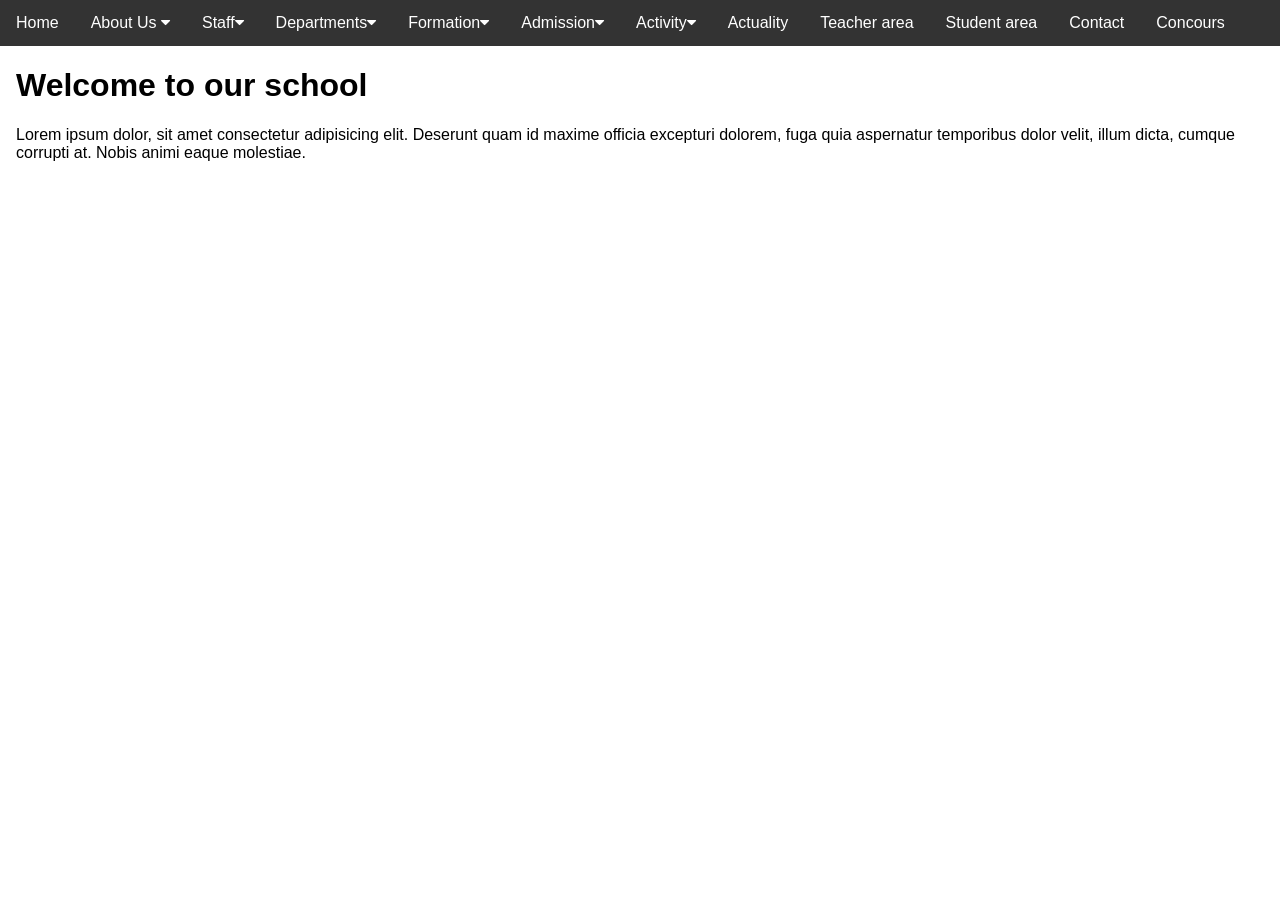
==== Home/Home_page.html @ a27266c3 "ajout du home" ====
<!DOCTYPE html>
<html>
<head>
<meta name="viewport" content="width=device-width, initial-scale=1">
<link rel="stylesheet" href="https://cdnjs.cloudflare.com/ajax/libs/font-awesome/4.7.0/css/font-awesome.min.css">
<link rel="stylesheet" type="text/css" href="Home_page.css">
<title>Home</title>
</head>
<body>

<div class="navbar">
  <a href="#home">Home</a>
  <div class="subnav">
    <button class="subnavbtn">About Us <i class="fa fa-caret-down"></i></button>
    <div class="subnav-content">
      <a href="#Our History">Our History</a>
      <a href="#Organigram">Organigram</a>
      <a href="#Director speakings">Director speakings</a>
      <a href="#Infrastructures">Infrastructures</a>
    </div>
  </div> 
  <div class="subnav">
    <button class="subnavbtn">Staff<i class="fa fa-caret-down"></i></button>
    <div class="subnav-content">
      <a href="#Administration">Administration</a>
      <a href="#Teachers">Teachers</a>
    </div>
  </div> 
  <div class="subnav">
    <button class="subnavbtn">Departments<i class="fa fa-caret-down"></i></button>
    <div class="subnav-content">
      <a href="#department 1">department  1</a>
      <a href="#department 2">department  2</a>
      <a href="#department 3">department  3</a>
      <a href="#department 4">department  4</a>
    </div>
  </div>
  <div class="subnav">
    <button class="subnavbtn">Formation<i class="fa fa-caret-down"></i></button>
    <div class="subnav-content">
      <a href="#cycle">cycle</a>
      <a href="#level">level</a>
    </div>
  </div>
  <div class="subnav">
    <button class="subnavbtn">Admission<i class="fa fa-caret-down"></i></button>
    <div class="subnav-content">
      <a href="#conditions">conditions</a>
      <a href="#Procedure">Procedure</a>
      <a href="#Diploma">Diploma</a>
      <a href="#Pre-inscription">Pre-inscription</a>
    </div>
  </div>
  <div class="subnav">
    <button class="subnavbtn">Activity<i class="fa fa-caret-down"></i></button>
    <div class="subnav-content">
      <a href="#conditions">Agenda</a>
      <a href="#Procedure">Stories</a>
    </div>
  </div>
  <a href="#Actuality">Actuality</a>
  <a href="#Teacher area">Teacher area</a>
  <a href="#Student area">Student area</a>
  <a href="#contact">Contact</a>
  <a href="#concours">Concours</a>
</div>

<div style="padding:0 16px">
  <h1>Welcome to our school</h1>
  <p>Lorem ipsum dolor, sit amet consectetur adipisicing elit.
     Deserunt quam id maxime officia excepturi dolorem, 
     fuga quia aspernatur temporibus dolor velit, illum dicta, cumque corrupti at. 
     Nobis animi eaque molestiae.</p>
</div>


</body>
</html>
---- Home/Home_page.css ----
body {
    font-family: Arial, Helvetica, sans-serif;
    margin: 0;
  }
  
  .navbar {
    overflow: hidden;
    background-color: #333; 
  }
  
  .navbar a {
    float: left;
    font-size: 16px;
    color: white;
    text-align: center;
    padding: 14px 16px;
    text-decoration: none;
  }
  
  .subnav {
    float: left;
    overflow: hidden;
  }
  
  .subnav .subnavbtn {
    font-size: 16px;  
    border: none;
    outline: none;
    color: white;
    padding: 14px 16px;
    background-color: inherit;
    font-family: inherit;
    margin: 0;
  }
  
  .navbar a:hover, .subnav:hover .subnavbtn {
    background-color: rgb(224, 14, 119);
  }
  
  .subnav-content {
    display: none;
    position: absolute;
    left: 0;
    background-color:rgb(8, 42, 136);
    width: 100%;
    z-index: 1;
  }
  
  .subnav-content a {
    float: left;
    color: white;
    text-decoration: none;
  }
  
  .subnav-content a:hover {
    background-color: #eee;
    color: black;
  }
  
  .subnav:hover .subnav-content {
    display: block;
  }
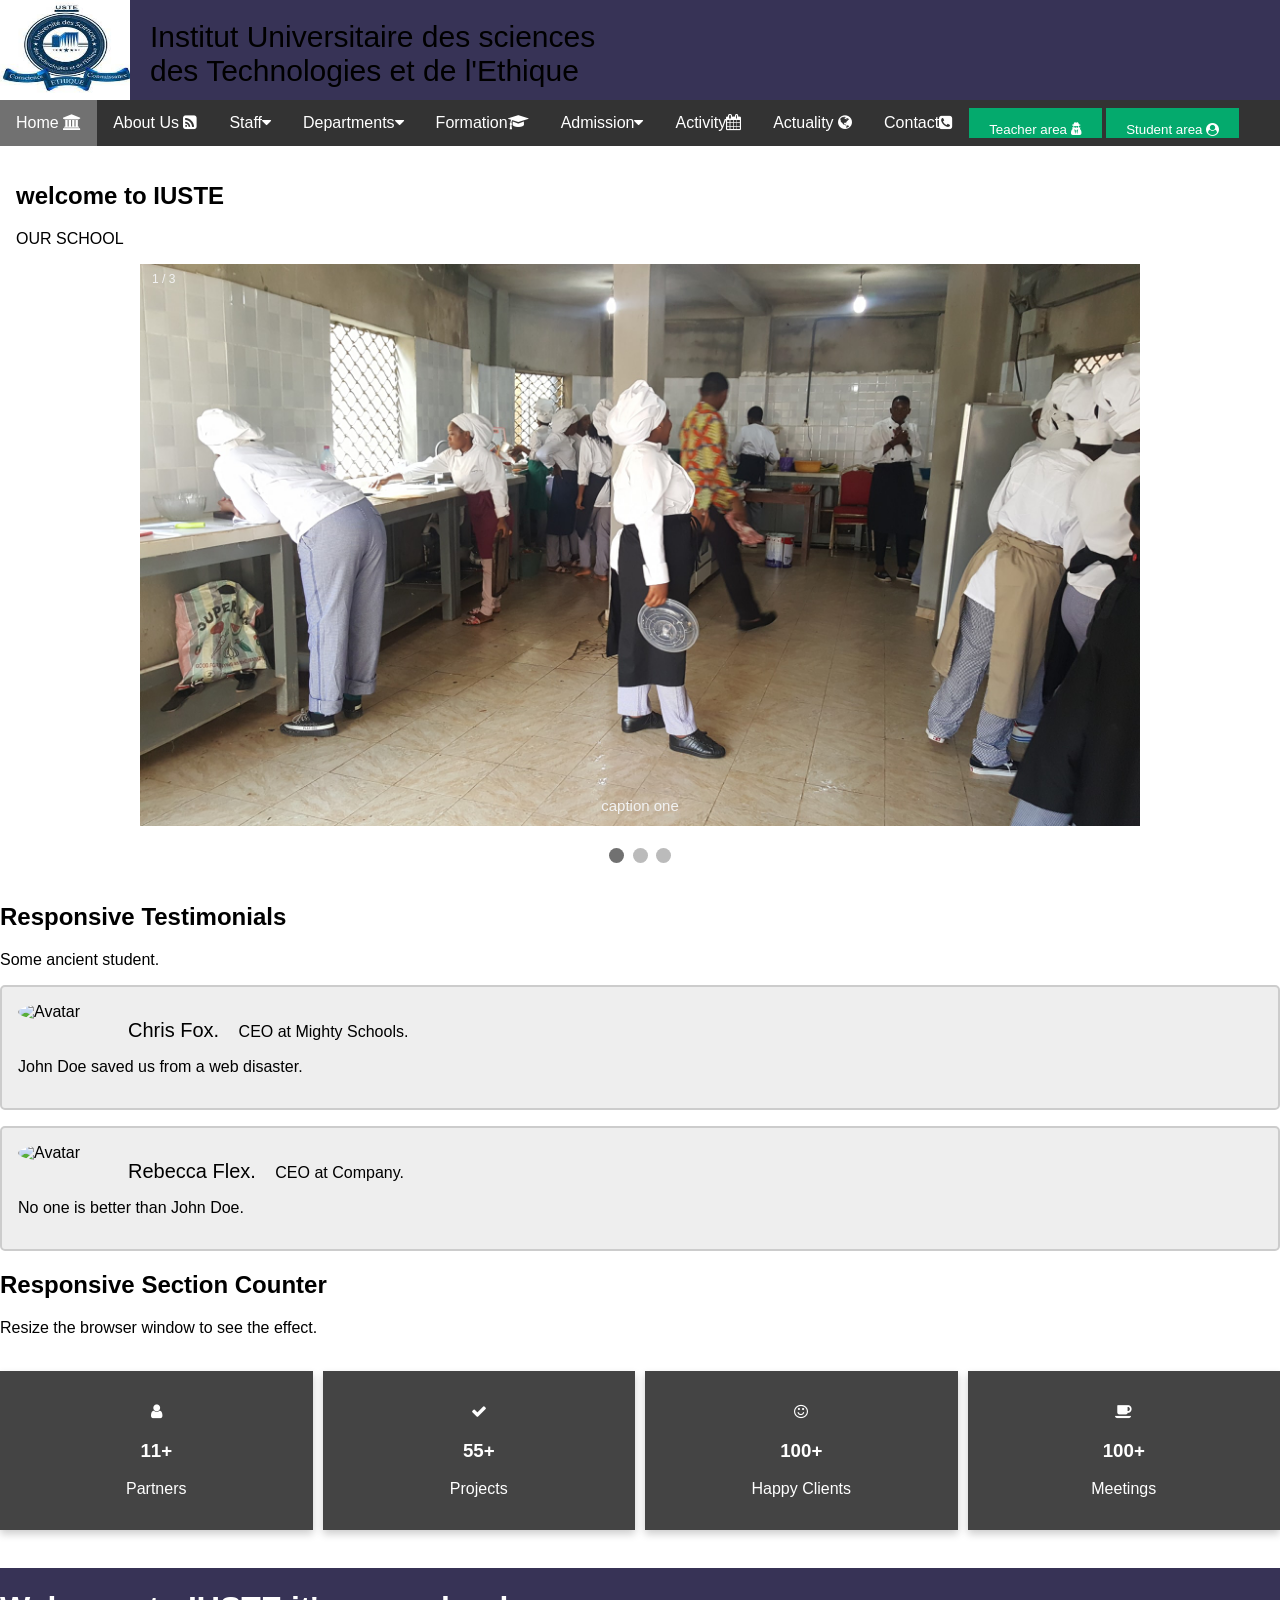
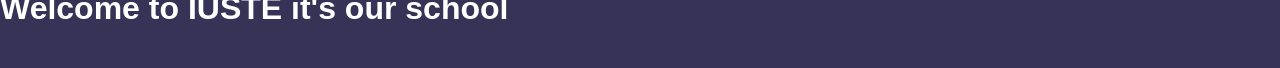
==== commit ddd4aa25: "version 1.1 du site" ====
--- a/Home/Home_page.html
+++ b/Home/Home_page.html
@@ -7,72 +7,303 @@
 <title>Home</title>
 </head>
 <body>
-
-<div class="navbar">
-  <a href="#home">Home</a>
-  <div class="subnav">
-    <button class="subnavbtn">About Us <i class="fa fa-caret-down"></i></button>
-    <div class="subnav-content">
-      <a href="#Our History">Our History</a>
-      <a href="#Organigram">Organigram</a>
-      <a href="#Director speakings">Director speakings</a>
-      <a href="#Infrastructures">Infrastructures</a>
-    </div>
-  </div> 
-  <div class="subnav">
-    <button class="subnavbtn">Staff<i class="fa fa-caret-down"></i></button>
-    <div class="subnav-content">
-      <a href="#Administration">Administration</a>
-      <a href="#Teachers">Teachers</a>
-    </div>
-  </div> 
-  <div class="subnav">
-    <button class="subnavbtn">Departments<i class="fa fa-caret-down"></i></button>
-    <div class="subnav-content">
-      <a href="#department 1">department  1</a>
-      <a href="#department 2">department  2</a>
-      <a href="#department 3">department  3</a>
-      <a href="#department 4">department  4</a>
-    </div>
-  </div>
-  <div class="subnav">
-    <button class="subnavbtn">Formation<i class="fa fa-caret-down"></i></button>
-    <div class="subnav-content">
-      <a href="#cycle">cycle</a>
-      <a href="#level">level</a>
-    </div>
-  </div>
-  <div class="subnav">
-    <button class="subnavbtn">Admission<i class="fa fa-caret-down"></i></button>
-    <div class="subnav-content">
-      <a href="#conditions">conditions</a>
-      <a href="#Procedure">Procedure</a>
-      <a href="#Diploma">Diploma</a>
-      <a href="#Pre-inscription">Pre-inscription</a>
-    </div>
-  </div>
-  <div class="subnav">
-    <button class="subnavbtn">Activity<i class="fa fa-caret-down"></i></button>
-    <div class="subnav-content">
-      <a href="#conditions">Agenda</a>
-      <a href="#Procedure">Stories</a>
-    </div>
-  </div>
-  <a href="#Actuality">Actuality</a>
-  <a href="#Teacher area">Teacher area</a>
-  <a href="#Student area">Student area</a>
-  <a href="#contact">Contact</a>
-  <a href="#concours">Concours</a>
-</div>
-
-<div style="padding:0 16px">
-  <h1>Welcome to our school</h1>
-  <p>Lorem ipsum dolor, sit amet consectetur adipisicing elit.
-     Deserunt quam id maxime officia excepturi dolorem, 
-     fuga quia aspernatur temporibus dolor velit, illum dicta, cumque corrupti at. 
-     Nobis animi eaque molestiae.</p>
-</div>
-
+<div class="navbar-top">
+  <div class="logo_area">
+    <img id="logo" src="picture (1).jpg" height="100px" width="130px">
+  </div>
+  <p class="test_top"> Institut Universitaire des sciences<br> des Technologies et de l'Ethique  </p>
+</div>  
+
+<div id="navbar">
+  <div class="navbar">
+    <a class="active" href="#home">Home <i class="fa fa-university"></i></a>
+    <div class="subnav">
+      <button class="subnavbtn">About Us <i class="fa fa-rss-square"></i></button>
+        <div class="subnav-content">
+          <a href="#Our History">Our History</a>
+          <a href="#Organigram">Organigram</a>
+          <a href="#Director speakings">Director speakings</a>
+          <a href="#Infrastructures">Infrastructures</a>
+        </div>
+    </div> 
+    <div class="subnav">
+      <button class="subnavbtn">Staff<i class="fa fa-caret-down"></i></button>
+        <div class="subnav-content">
+          <a href="#Administration">Administration</a>
+          <a href="#Teachers">Teachers</a>
+        </div>
+    </div> 
+    <div class="subnav">
+      <button class="subnavbtn">Departments<i class="fa fa-caret-down"></i></button>
+        <div class="subnav-content">
+          <a href="#department 1">department  1</a>
+          <a href="#department 2">department  2</a>
+          <a href="#department 3">department  3</a>
+          <a href="#department 4">department  4</a>
+        </div>
+    </div>
+    <div class="subnav">
+      <button class="subnavbtn">Formation<i class="fa fa-graduation-cap"></i></button>
+        <div class="subnav-content">
+          <a href="#cycle">cycle</a>
+          <a href="#level">level</a>
+        </div>
+    </div>
+    <div class="subnav">
+      <button class="subnavbtn">Admission<i class="fa fa-caret-down"></i></button>
+        <div class="subnav-content">
+          <a href="#conditions">conditions</a>
+          <a href="#Procedure">Procedure</a>
+          <a href="#Diploma">Diploma</a>
+          <a href="#Pre-inscription">Pre-inscription</a>
+        </div>
+    </div>
+    <div class="subnav">
+      <button class="subnavbtn">Activity<i class="fa fa-calendar"></i></button>
+      <div class="subnav-content">
+        <a href="#conditions">Agenda</a>
+        <a href="#Procedure">Stories</a>
+        <a href="#concours">Concours<i class="fa fa-group"></i></a>
+      </div>
+    </div>
+    <a href="#Actuality">Actuality <i class="fa fa-globe"></i></a>
+    <button text-margin="50px" onclick="document.getElementById('id02').style.display='block'" style="width:auto;height: 30px;">
+      Teacher area
+      <i class="fa fa-user-secret"></i>
+    </button>
+    <button onclick="document.getElementById('id01').style.display='block'" style="width:auto;height: 30px;">
+      Student area
+      <i class="fa fa-user-circle"></i>
+    </button>
+    <a href="#contact">Contact<i class="fa fa-phone-square"></i></a> 
+</div>
+
+<!-- <form>
+  <i class="fa fa-search"></i><input class="searchBar" type="text" name="search" placeholder="Any ReSearch ?">
+</form> -->
+<!-- ma barre de ReSearch -->
+</div>
+
+<div class="content">
+  
+  <div style="padding:0 16px">
+
+    <div id="id01" class="modal">
+  
+      <form class="modal-content animate" action="https://www.w3schools.com/action_page.php" method="post">
+        <div class="imgcontainer">
+          <span onclick="document.getElementById('id01').style.display='none'" class="close" title="Close Modal">&times;</span>
+          <img src="" alt="Avatar" class="avatar"> <!-- ici pour le profil etudiant-->
+        </div>
+    
+        <div class="container">
+          <label for="uname"><b>Matricule*</b></label>
+          <input class="inputform" type="text" placeholder="Enter your Matricule" name="uname" required>
+    
+          <label for="psw"><b>Student code*</b></label>
+          <input type="password" placeholder="Enter Code" name="psw" required>
+            
+          <button type="submit">Login</button>
+          <label>
+            <input type="checkbox" checked="checked" name="remember"> Remember me
+          </label>
+        </div>
+    
+        <div class="container" style="background-color:#f1f1f1">
+          <button type="button" onclick="document.getElementById('id01').style.display='none'" class="cancelbtn">Cancel</button>
+          <span class="psw">Don't have <a href="Student Area/register_form_page.html">account?</a></span>
+        </div>
+      </form>
+    </div>
+    <div id="id02" class="modal">
+  
+      <form class="modal-content animate" action="https://www.w3schools.com/action_page.php" method="post">
+        <div class="imgcontainer">
+          <span onclick="document.getElementById('id02').style.display='none'" class="close" title="Close Modal">&times;</span>
+          <img src="" alt="Avatar" class="avatar"><!-- photo icone teach-->
+        </div>
+    
+        <div class="container">
+          <label for="uname"><b>Teacher's name*</b></label>
+          <input class="inputform" type="text" placeholder="Enter Username" name="uname" required>
+          <label for="psw"><b>Teacher's code*</b></label>
+          <input type="password" placeholder="ex: Teach22" name="psw" required>
+            
+          <button type="submit">Login</button>
+          <label>
+            <input type="checkbox" checked="checked" name="remember"> Remember me
+          </label>
+        </div>
+    
+        <div class="container" style="background-color:#f1f1f1">
+          <button type="button" onclick="document.getElementById('id02').style.display='none'" class="cancelbtn">Cancel</button>
+          <span class="psw">Don't have <a href="Student Area/register_form_page_Teachers.html">account?</a></span>
+        </div>
+      </form>
+    </div>
+
+    
+    <script>
+    // Get the modal
+    var modal = document.getElementById('id01');
+    var modal2 = document.getElementById('id02');
+    
+    // When the user clicks anywhere outside of the modal, close it
+    window.onclick = function(event) {
+        if (event.target == modal) {
+            modal.style.display = "none";
+        }
+        if(event.target == modal2){
+          modal2.style.display = "none";
+        }
+    }
+    </script>
+  </div>
+  <h2>welcome to IUSTE</h2>
+<p>OUR SCHOOL </p>
+
+<div class="slideshow-container">
+
+<div class="mySlides fade">
+  <div class="numbertext">1 / 3</div>
+  <img src="slide (1).jpg" style="width:100%">
+  <div class="text">caption one</div>
+</div>
+
+<div class="mySlides fade">
+  <div class="numbertext">2 / 3</div>
+  <img src="slide (2).jpg" style="width:100%">
+  <div class="text">Caption Two</div>
+</div>
+
+<div class="mySlides fade">
+  <div class="numbertext">3 / 3</div>
+  <img src="slide (3).jpg" style="width:100%">
+  <div class="text">Caption Three</div>
+</div>
+
+</div>
+<br>
+
+<div style="text-align:center">
+  <span class="dot"></span> 
+  <span class="dot"></span> 
+  <span class="dot"></span> 
+</div>
+
+<script>
+var slideIndex = 0;
+showSlides();
+
+    function showSlides() {
+      var i;
+      var slides = document.getElementsByClassName("mySlides");
+      var dots = document.getElementsByClassName("dot");
+      for (i = 0; i < slides.length; i++) {
+        slides[i].style.display = "none";  
+      }
+      slideIndex++;
+      if (slideIndex > slides.length) {slideIndex = 1}    
+      for (i = 0; i < dots.length; i++) {
+        dots[i].className = dots[i].className.replace(" active", "");
+      }
+      slides[slideIndex-1].style.display = "block";  
+      dots[slideIndex-1].className += " active";
+      setTimeout(showSlides, 2000); // Change image every 2 seconds
+}
+</script>
+</div>
+  <script>
+    window.onscroll = function() {myFunction()};
+    
+    var navbar = document.getElementById("navbar");
+    var sticky = navbar.offsetTop;
+    
+    function myFunction() {
+      if (window.pageYOffset >= sticky) {
+        navbar.classList.add("sticky")
+      } else {
+        navbar.classList.remove("sticky");
+      }
+    }
+    </script>
+ <h2>Responsive Testimonials</h2>
+ <p>Some ancient student.</p>
+ 
+ <div class="container">
+   <img src="" alt="Avatar" style="width:90px">
+   <p><span>Chris Fox.</span> CEO at Mighty Schools.</p>
+   <p>John Doe saved us from a web disaster.</p>
+ </div>
+ 
+ <div class="container">
+   <img src="" alt="Avatar" style="width:90px">
+   <p><span>Rebecca Flex.</span> CEO at Company.</p>
+   <p>No one is better than John Doe.</p>
+ </div>
+
+
+ <h2>Responsive Section Counter</h2>
+<p>Resize the browser window to see the effect.</p>
+<br>
+
+<div class="row">
+  <div class="column">
+    <div class="card">
+      <p><i class="fa fa-user"></i></p>
+      <h3>11+</h3>
+      <p>Partners</p>
+    </div>
+  </div>
+
+  <div class="column">
+    <div class="card">
+      <p><i class="fa fa-check"></i></p>
+      <h3>55+</h3>
+      <p>Projects</p>
+    </div>
+  </div>
+  
+  <div class="column">
+    <div class="card">
+      <p><i class="fa fa-smile-o"></i></p>
+      <h3>100+</h3>
+      <p>Happy Clients</p>
+    </div>
+  </div>
+  
+  <div class="column">
+    <div class="card">
+      <p><i class="fa fa-coffee"></i></p>
+      <h3>100+</h3>
+      <p>Meetings</p>
+    </div>
+  </div>
+</div>
 
 </body>
+<footer>
+  <ul class="social-icon">
+    <li class="social-icon__item"><a class="social-icon__link" href="#">
+        <ion-icon name="logo-facebook"></ion-icon>
+      </a></li>
+    <li class="social-icon__item"><a class="social-icon__link" href="#">
+        <ion-icon name="logo-twitter"></ion-icon>
+      </a></li>
+    <li class="social-icon__item"><a class="social-icon__link" href="#">
+        <ion-icon name="logo-linkedin"></ion-icon>
+      </a></li>
+    <li class="social-icon__item"><a class="social-icon__link" href="#">
+        <ion-icon name="logo-instagram"></ion-icon>
+      </a></li>
+  </ul>
+  <div class="navbar-top">
+    
+    <div class="logo_area">
+      <h1>Welcome to IUSTE it's our school</h1>
+      <!-- <img id="logo" src="media\images\pic1 (1).jpg"> -->
+    </div>
+    </div>  
+    
+</footer>
 </html>
--- a/Home/Home_page.css
+++ b/Home/Home_page.css
@@ -2,10 +2,188 @@
     font-family: Arial, Helvetica, sans-serif;
     margin: 0;
   }
+/* mes boutons du form*/
+.inputform, input[type=password] {
+  width: 100%;
+  padding: 12px 20px;
+  margin: 8px 0;
+  display: inline-block;
+  border: 1px solid #ccc;
+  box-sizing: border-box;
+}
+
+/* Set a style for all buttons */
+button {
+  background-color: #04AA6D;
+  color: white;
+  padding: 14px 20px;
+  margin: 8px 0;
+  border: none;
+  cursor: pointer;
+  width: 100%;
+}
+
+button:hover {
+  opacity: 0.8;
+}
+
+/* Extra styles for the cancel button */
+.cancelbtn {
+  width: auto;
+  padding: 10px 18px;
+  background-color: #f44336;
+}
+
+/* Center the image and position the close button */
+.imgcontainer {
+  text-align: center;
+  margin: 24px 0 12px 0;
+  position: relative;
+}
+
+img.avatar {
+  width: 40%;
+  border-radius: 50%;
+}
+
+.container {
+  padding: 16px;
+}
+
+span.psw {
+  float: right;
+  padding-top: 16px;
+}
+
+/* The Modal (background) */
+.modal {
+  display: none; /* Hidden by default */
+  position: fixed; /* Stay in place */
+  z-index: 1; /* Sit on top */
+  left: 0;
+  top: 0;
+  width: 100%; /* Full width */
+  height: 100%; /* Full height */
+  overflow: auto; /* Enable scroll if needed */
+  background-color: rgb(0,0,0); /* Fallback color */
+  background-color: rgba(0,0,0,0.4); /* Black w/ opacity */
+  padding-top: 60px;
+}
+
+/* Modal Content/Box */
+.modal-content {
+  background-color: #fefefe;
+  margin: 5% auto 15% auto; /* 5% from the top, 15% from the bottom and centered */
+  border: 1px solid #888;
+  width: 80%; /* Could be more or less, depending on screen size */
+}
+
+/* The Close Button (x) */
+.close {
+  position: absolute;
+  right: 25px;
+  top: 0;
+  color: #000;
+  font-size: 35px;
+  font-weight: bold;
+}
+
+.close:hover,
+.close:focus {
+  color: red;
+  cursor: pointer;
+}
+
+/* Add Zoom Animation */
+.animate {
+  -webkit-animation: animatezoom 0.6s;
+  animation: animatezoom 0.6s
+}
+
+@-webkit-keyframes animatezoom {
+  from {-webkit-transform: scale(0)} 
+  to {-webkit-transform: scale(1)}
+}
+  
+@keyframes animatezoom {
+  from {transform: scale(0)} 
+  to {transform: scale(1)}
+}
+
+/* Change styles for span and cancel button on extra small screens */
+@media screen and (max-width: 300px) {
+  span.psw {
+     display: block;
+     float: none;
+  }
+  .cancelbtn {
+     width: 100%;
+  }
+}
+
+
+/* barre de research */
+/* .searchBar {
+    width: 130px;
+    box-sizing: border-box;
+    border: 6px solid #171618;
+    border-radius: 4px;
+    font-size: 14px;
+    background-color: rgba(235, 220, 231, 0.877);
+    /* background-image: url('searchicon.png'); define my icon here */
+    /* background-position: 10px 10px; 
+    background-repeat: no-repeat;
+    padding: 12px 20px 12px 40px;
+    -webkit-transition: width 0.4s ease-in-out;
+    transition: width 0.4s ease-in-out;
+  }
+  
+  input[type=text]:focus {
+    width: 100%;
+  } */ 
+
+
+  h1{
+    color: white;
+    font-family: 'Lucida Sans', 'Lucida Sans Regular', 'Lucida Grande', 'Lucida Sans Unicode', Geneva, Verdana, sans-serif;
+  }
+  .navbar-top{
+    height: 100px;
+    background: rgba(6, 1, 44, 0.8);/*ici la couleur du haut*/
+    display: flex;
+    align-items:left;
+    
+    /* padding: 0px 100px ; */
+  }
+  .test_top{
+    margin: 20px;
+    justify-content: space-between;
+    font-size: 30px;
+  }
+  .active{
+    background-color: rgb(245, 17, 131);
+  }
+
+  .sticky {
+    position: fixed;
+    top: 0;
+    width: 100%;
+  }
+
+  .sticky + .content {
+    padding-top: 60px;
+  }
+
+  .content {
+    padding: 16px;
+  }
   
   .navbar {
     overflow: hidden;
-    background-color: #333; 
+    background-color: #333;
+    /* position: fixed; */
+    /* top: 0; */
+    /* width: 100%;  */
   }
   
   .navbar a {
@@ -34,7 +212,7 @@
   }
   
   .navbar a:hover, .subnav:hover .subnavbtn {
-    background-color: rgb(224, 14, 119);
+    background-color: rgb(187, 8, 97);
   }
   
   .subnav-content {
@@ -60,4 +238,181 @@
   .subnav:hover .subnav-content {
     display: block;
   }
-  +
+
+
+
+
+  * {
+    box-sizing: border-box;
+  }
+  
+  body {
+    font-family: Arial, Helvetica, sans-serif;
+  }
+  
+  /* Float four columns side by side */
+  .column {
+    float: left;
+    width: 25%;
+    padding: 0 5px;
+  }
+  
+  .row {margin: 0 -5px;}
+  
+  /* Clear floats after the columns */
+  .row:after {
+    content: "";
+    display: table;
+    clear: both;
+  }
+  
+  /* Responsive columns */
+  @media screen and (max-width: 600px) {
+    .column {
+      width: 100%;
+      display: block;
+      margin-bottom: 10px;
+    }
+  }
+  
+  /* Style the counter cards */
+  .card {
+    box-shadow: 0 4px 8px 0 rgba(0, 0, 0, 0.2);
+    padding: 16px;
+    text-align: center;
+    background-color: #444;
+    color: white;
+  }
+  
+  
+
+
+  .container {
+    border: 2px solid #ccc;
+    background-color: #eee;
+    border-radius: 5px;
+    padding: 16px;
+    margin: 16px 0
+  }
+  
+  .container::after {
+    content: "";
+    clear: both;
+    display: table;
+  }
+  
+  .container img {
+    float: left;
+    margin-right: 20px;
+    border-radius: 50%;
+  }
+  
+  .container span {
+    font-size: 20px;
+    margin-right: 15px;
+  }
+  
+  @media (max-width: 500px) {
+    .container {
+        text-align: center;
+    }
+    .container img {
+        margin: auto;
+        float: none;
+        display: block;
+    }
+  }
+  
+
+  
+  .social-icon,
+.menu {
+  position: relative;
+  display: flex;
+  justify-content: center;
+  align-items: center;
+  margin: 10px 0;
+  flex-wrap: wrap;
+}
+
+.social-icon__item,
+.menu__item {
+  list-style: none;
+}
+
+.social-icon__link {
+  font-size: 2rem;
+  color: #fff;
+  margin: 0 10px;
+  display: inline-block;
+  transition: 0.5s;
+}
+.social-icon__link:hover {
+  transform: translateY(-10px);
+}
+ /* slideshow */
+ /* Slideshow container */
+.slideshow-container {
+  max-width: 1000px;
+  position: relative;
+  margin: auto;
+}
+
+/* Caption text */
+.text {
+  color: #f2f2f2;
+  font-size: 15px;
+  padding: 8px 12px;
+  position: absolute;
+  bottom: 8px;
+  width: 100%;
+  text-align: center;
+}
+
+/* Number text (1/3 etc) */
+.numbertext {
+  color: #f2f2f2;
+  font-size: 12px;
+  padding: 8px 12px;
+  position: absolute;
+  top: 0;
+}
+
+/* The dots/bullets/indicators */
+.dot {
+  height: 15px;
+  width: 15px;
+  margin: 0 2px;
+  background-color: #bbb;
+  border-radius: 50%;
+  display: inline-block;
+  transition: background-color 0.6s ease;
+}
+
+.active {
+  background-color: #717171;
+}
+
+/* Fading animation */
+.fade {
+  -webkit-animation-name: fade;
+  -webkit-animation-duration: 1.5s;
+  animation-name: fade;
+  animation-duration: 1.5s;
+}
+
+@-webkit-keyframes fade {
+  from {opacity: .4} 
+  to {opacity: 1}
+}
+
+@keyframes fade {
+  from {opacity: .4} 
+  to {opacity: 1}
+}
+
+/* On smaller screens, decrease text size */
+@media only screen and (max-width: 300px) {
+  .text {font-size: 11px}
+}
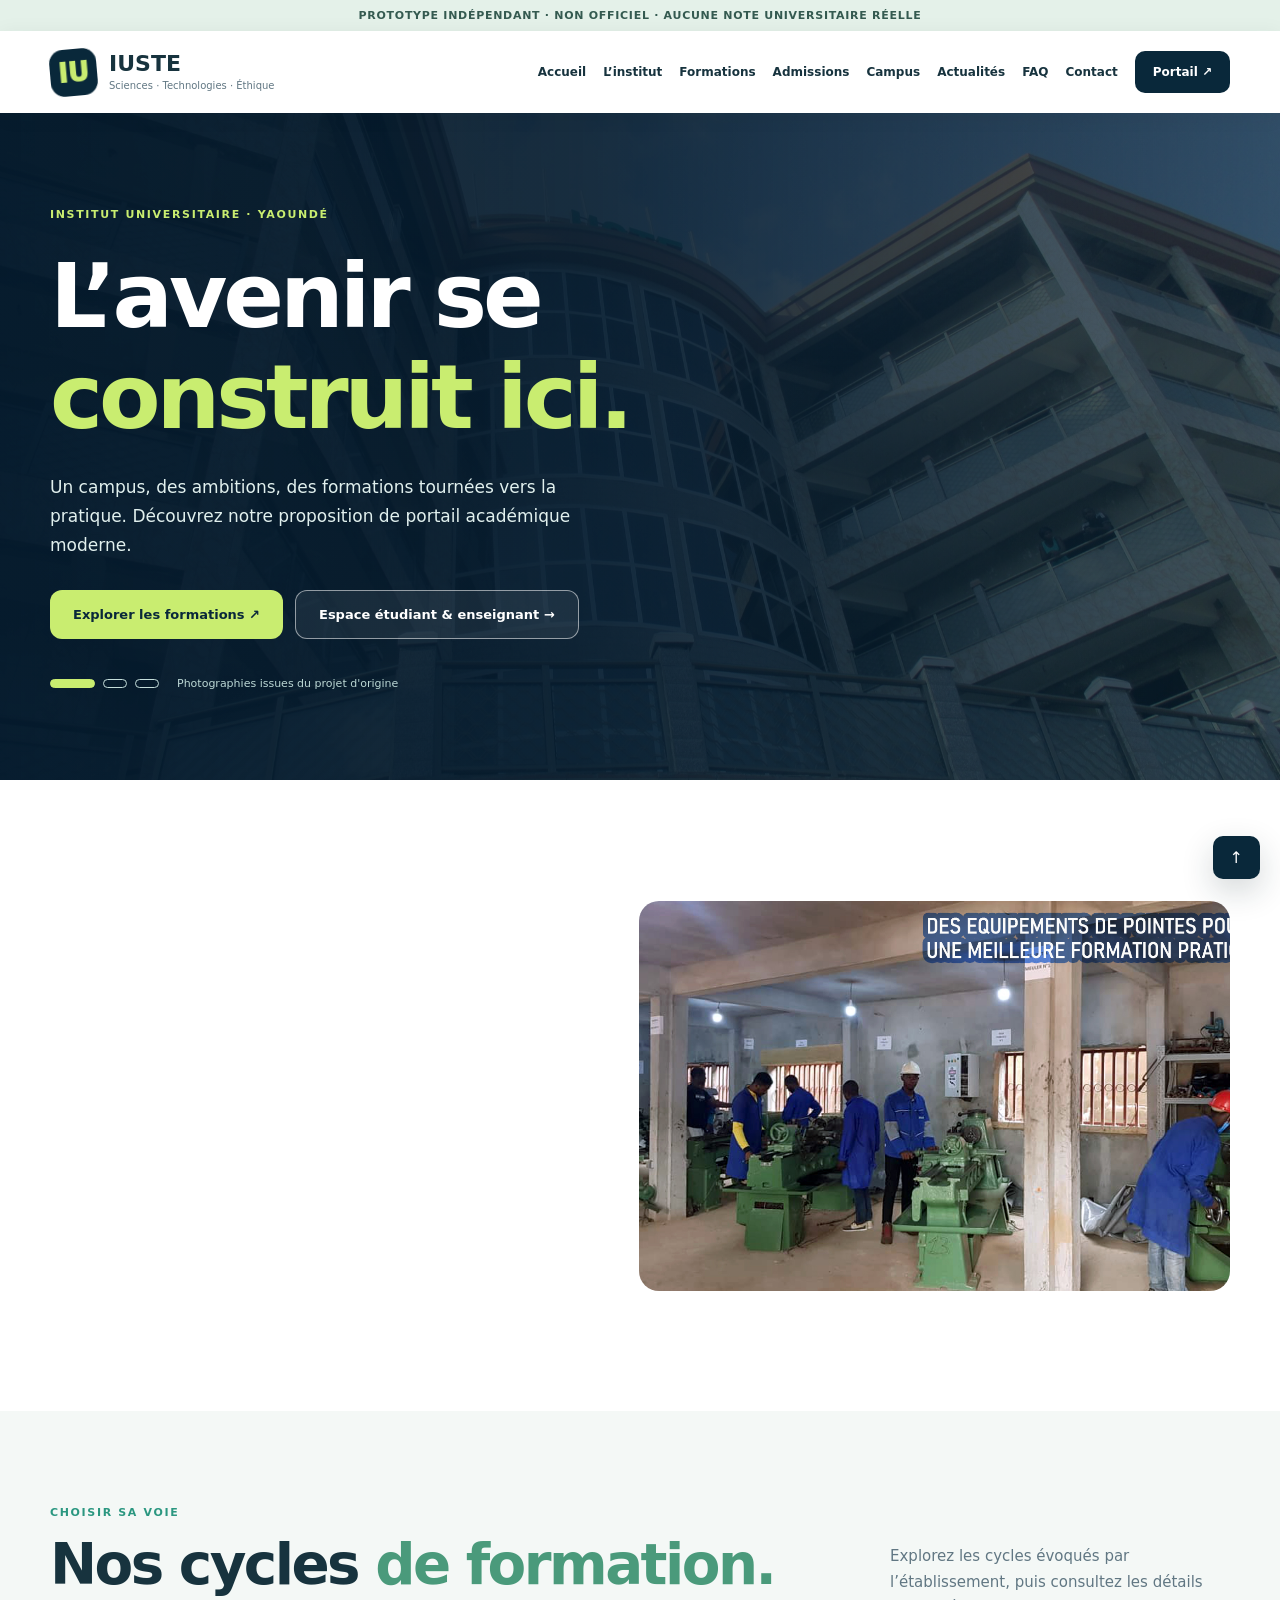
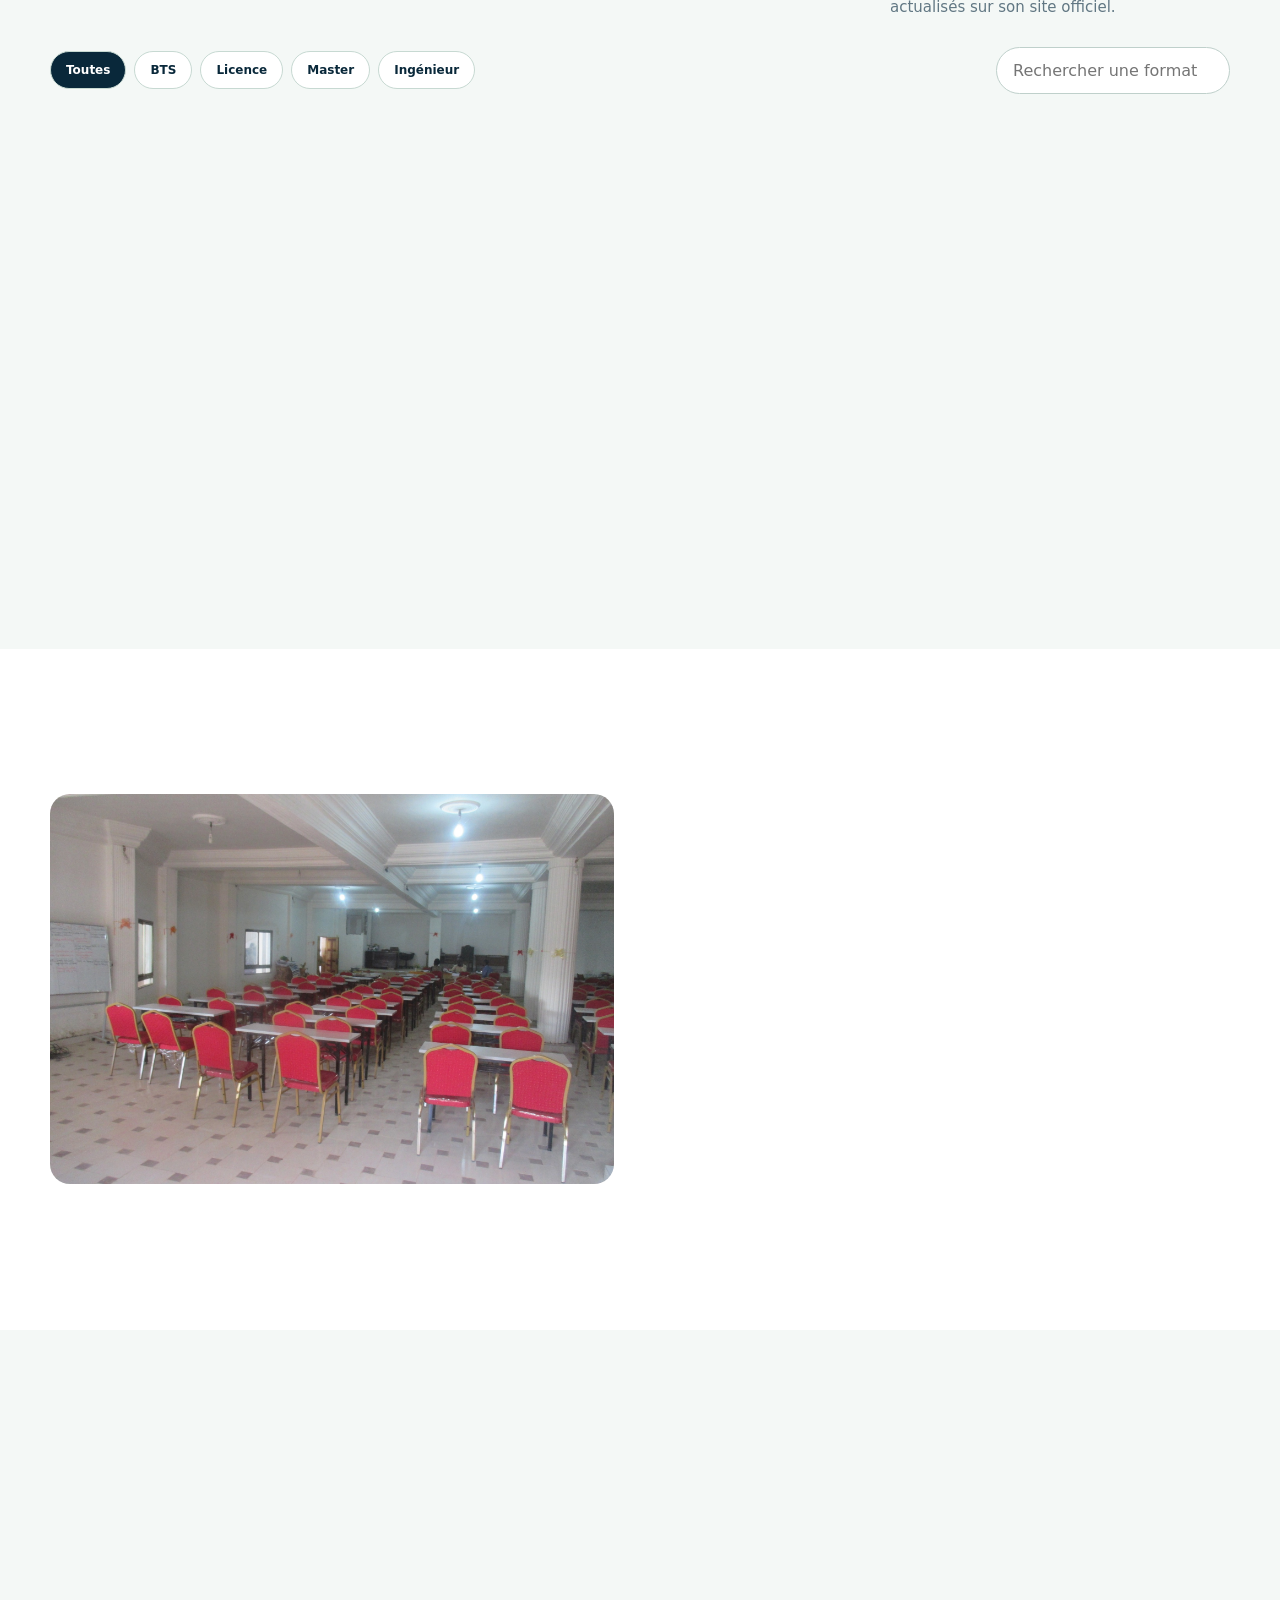
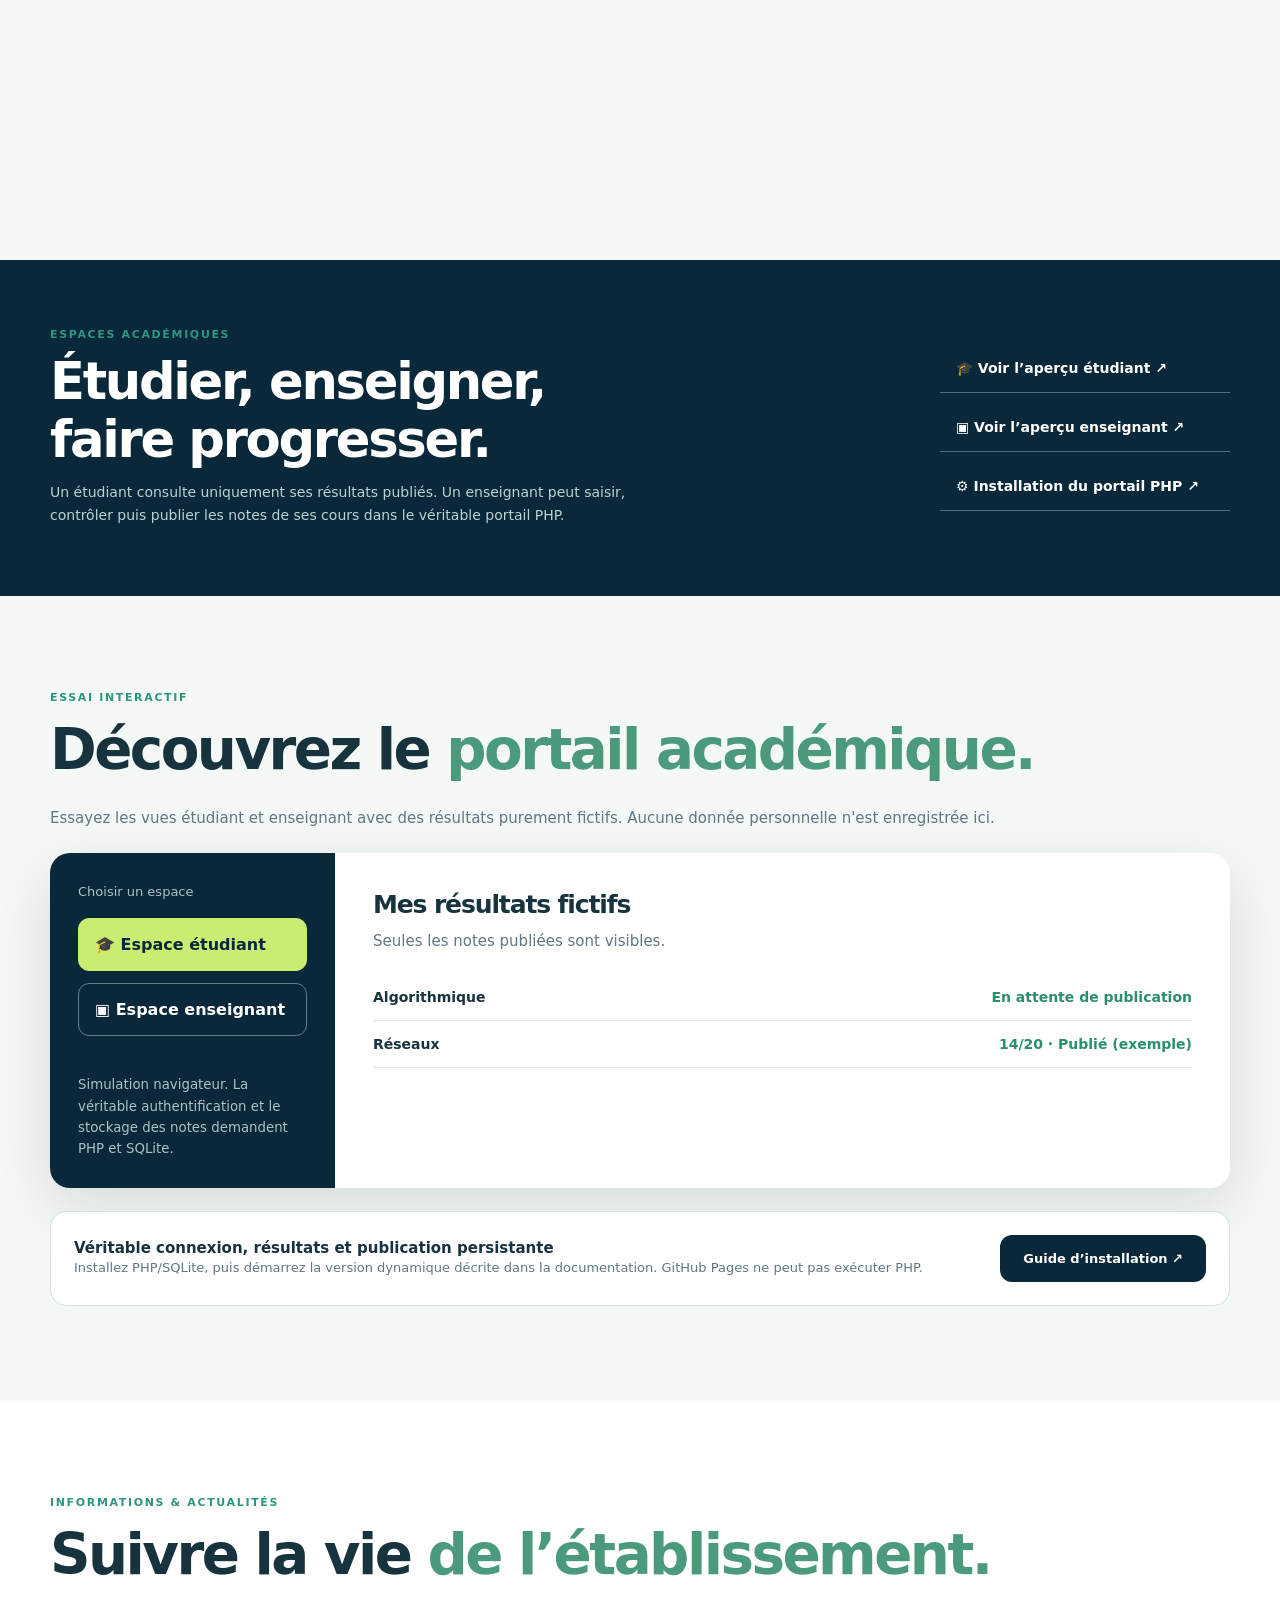
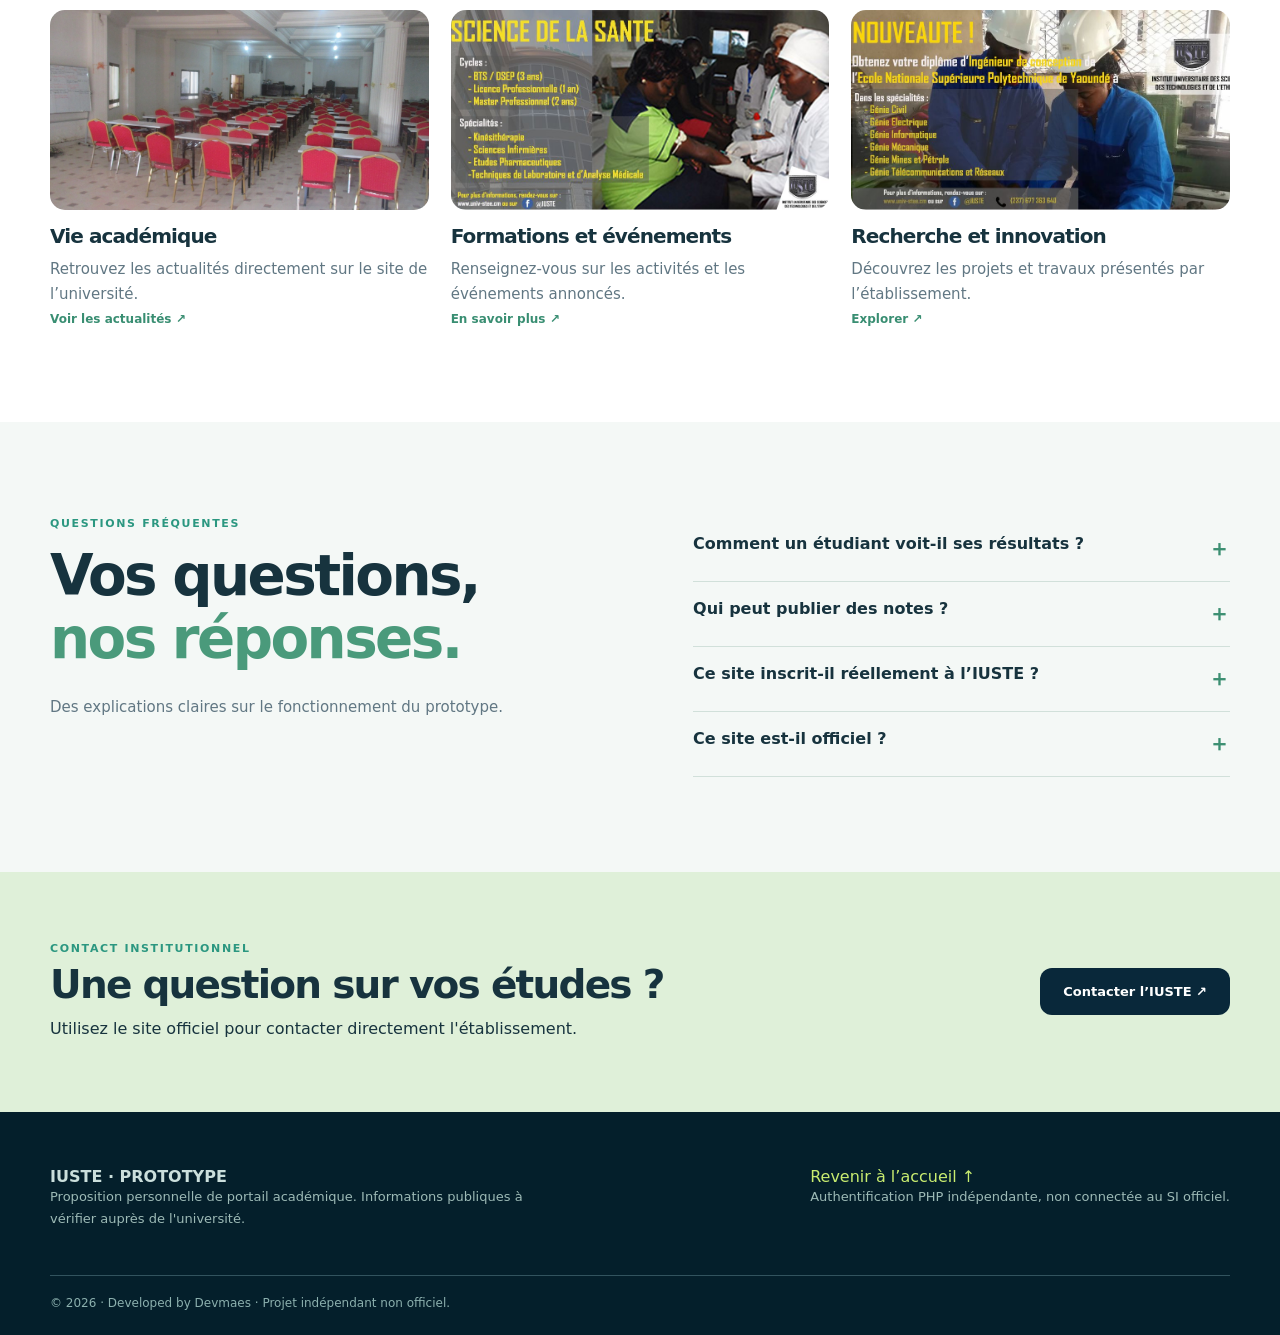
==== commit a8cf9e5a: "fix: replace visible homepage with interactive campus site and working navigation" ====
--- a/Home/Home_page.html
+++ b/Home/Home_page.html
@@ -1,309 +1 @@
-<!DOCTYPE html>
-<html>
-<head>
-<meta name="viewport" content="width=device-width, initial-scale=1">
-<link rel="stylesheet" href="https://cdnjs.cloudflare.com/ajax/libs/font-awesome/4.7.0/css/font-awesome.min.css">
-<link rel="stylesheet" type="text/css" href="Home_page.css">
-<title>Home</title>
-</head>
-<body>
-<div class="navbar-top">
-  <div class="logo_area">
-    <img id="logo" src="picture (1).jpg" height="100px" width="130px">
-  </div>
-  <p class="test_top"> Institut Universitaire des sciences<br> des Technologies et de l'Ethique  </p>
-</div>  
-
-<div id="navbar">
-  <div class="navbar">
-    <a class="active" href="#home">Home <i class="fa fa-university"></i></a>
-    <div class="subnav">
-      <button class="subnavbtn">About Us <i class="fa fa-rss-square"></i></button>
-        <div class="subnav-content">
-          <a href="#Our History">Our History</a>
-          <a href="#Organigram">Organigram</a>
-          <a href="#Director speakings">Director speakings</a>
-          <a href="#Infrastructures">Infrastructures</a>
-        </div>
-    </div> 
-    <div class="subnav">
-      <button class="subnavbtn">Staff<i class="fa fa-caret-down"></i></button>
-        <div class="subnav-content">
-          <a href="#Administration">Administration</a>
-          <a href="#Teachers">Teachers</a>
-        </div>
-    </div> 
-    <div class="subnav">
-      <button class="subnavbtn">Departments<i class="fa fa-caret-down"></i></button>
-        <div class="subnav-content">
-          <a href="#department 1">department  1</a>
-          <a href="#department 2">department  2</a>
-          <a href="#department 3">department  3</a>
-          <a href="#department 4">department  4</a>
-        </div>
-    </div>
-    <div class="subnav">
-      <button class="subnavbtn">Formation<i class="fa fa-graduation-cap"></i></button>
-        <div class="subnav-content">
-          <a href="#cycle">cycle</a>
-          <a href="#level">level</a>
-        </div>
-    </div>
-    <div class="subnav">
-      <button class="subnavbtn">Admission<i class="fa fa-caret-down"></i></button>
-        <div class="subnav-content">
-          <a href="#conditions">conditions</a>
-          <a href="#Procedure">Procedure</a>
-          <a href="#Diploma">Diploma</a>
-          <a href="#Pre-inscription">Pre-inscription</a>
-        </div>
-    </div>
-    <div class="subnav">
-      <button class="subnavbtn">Activity<i class="fa fa-calendar"></i></button>
-      <div class="subnav-content">
-        <a href="#conditions">Agenda</a>
-        <a href="#Procedure">Stories</a>
-        <a href="#concours">Concours<i class="fa fa-group"></i></a>
-      </div>
-    </div>
-    <a href="#Actuality">Actuality <i class="fa fa-globe"></i></a>
-    <button text-margin="50px" onclick="document.getElementById('id02').style.display='block'" style="width:auto;height: 30px;">
-      Teacher area
-      <i class="fa fa-user-secret"></i>
-    </button>
-    <button onclick="document.getElementById('id01').style.display='block'" style="width:auto;height: 30px;">
-      Student area
-      <i class="fa fa-user-circle"></i>
-    </button>
-    <a href="#contact">Contact<i class="fa fa-phone-square"></i></a> 
-</div>
-
-<!-- <form>
-  <i class="fa fa-search"></i><input class="searchBar" type="text" name="search" placeholder="Any ReSearch ?">
-</form> -->
-<!-- ma barre de ReSearch -->
-</div>
-
-<div class="content">
-  
-  <div style="padding:0 16px">
-
-    <div id="id01" class="modal">
-  
-      <form class="modal-content animate" action="https://www.w3schools.com/action_page.php" method="post">
-        <div class="imgcontainer">
-          <span onclick="document.getElementById('id01').style.display='none'" class="close" title="Close Modal">&times;</span>
-          <img src="" alt="Avatar" class="avatar"> <!-- ici pour le profil etudiant-->
-        </div>
-    
-        <div class="container">
-          <label for="uname"><b>Matricule*</b></label>
-          <input class="inputform" type="text" placeholder="Enter your Matricule" name="uname" required>
-    
-          <label for="psw"><b>Student code*</b></label>
-          <input type="password" placeholder="Enter Code" name="psw" required>
-            
-          <button type="submit">Login</button>
-          <label>
-            <input type="checkbox" checked="checked" name="remember"> Remember me
-          </label>
-        </div>
-    
-        <div class="container" style="background-color:#f1f1f1">
-          <button type="button" onclick="document.getElementById('id01').style.display='none'" class="cancelbtn">Cancel</button>
-          <span class="psw">Don't have <a href="Student Area/register_form_page.html">account?</a></span>
-        </div>
-      </form>
-    </div>
-    <div id="id02" class="modal">
-  
-      <form class="modal-content animate" action="https://www.w3schools.com/action_page.php" method="post">
-        <div class="imgcontainer">
-          <span onclick="document.getElementById('id02').style.display='none'" class="close" title="Close Modal">&times;</span>
-          <img src="" alt="Avatar" class="avatar"><!-- photo icone teach-->
-        </div>
-    
-        <div class="container">
-          <label for="uname"><b>Teacher's name*</b></label>
-          <input class="inputform" type="text" placeholder="Enter Username" name="uname" required>
-          <label for="psw"><b>Teacher's code*</b></label>
-          <input type="password" placeholder="ex: Teach22" name="psw" required>
-            
-          <button type="submit">Login</button>
-          <label>
-            <input type="checkbox" checked="checked" name="remember"> Remember me
-          </label>
-        </div>
-    
-        <div class="container" style="background-color:#f1f1f1">
-          <button type="button" onclick="document.getElementById('id02').style.display='none'" class="cancelbtn">Cancel</button>
-          <span class="psw">Don't have <a href="Student Area/register_form_page_Teachers.html">account?</a></span>
-        </div>
-      </form>
-    </div>
-
-    
-    <script>
-    // Get the modal
-    var modal = document.getElementById('id01');
-    var modal2 = document.getElementById('id02');
-    
-    // When the user clicks anywhere outside of the modal, close it
-    window.onclick = function(event) {
-        if (event.target == modal) {
-            modal.style.display = "none";
-        }
-        if(event.target == modal2){
-          modal2.style.display = "none";
-        }
-    }
-    </script>
-  </div>
-  <h2>welcome to IUSTE</h2>
-<p>OUR SCHOOL </p>
-
-<div class="slideshow-container">
-
-<div class="mySlides fade">
-  <div class="numbertext">1 / 3</div>
-  <img src="slide (1).jpg" style="width:100%">
-  <div class="text">caption one</div>
-</div>
-
-<div class="mySlides fade">
-  <div class="numbertext">2 / 3</div>
-  <img src="slide (2).jpg" style="width:100%">
-  <div class="text">Caption Two</div>
-</div>
-
-<div class="mySlides fade">
-  <div class="numbertext">3 / 3</div>
-  <img src="slide (3).jpg" style="width:100%">
-  <div class="text">Caption Three</div>
-</div>
-
-</div>
-<br>
-
-<div style="text-align:center">
-  <span class="dot"></span> 
-  <span class="dot"></span> 
-  <span class="dot"></span> 
-</div>
-
-<script>
-var slideIndex = 0;
-showSlides();
-
-    function showSlides() {
-      var i;
-      var slides = document.getElementsByClassName("mySlides");
-      var dots = document.getElementsByClassName("dot");
-      for (i = 0; i < slides.length; i++) {
-        slides[i].style.display = "none";  
-      }
-      slideIndex++;
-      if (slideIndex > slides.length) {slideIndex = 1}    
-      for (i = 0; i < dots.length; i++) {
-        dots[i].className = dots[i].className.replace(" active", "");
-      }
-      slides[slideIndex-1].style.display = "block";  
-      dots[slideIndex-1].className += " active";
-      setTimeout(showSlides, 2000); // Change image every 2 seconds
-}
-</script>
-</div>
-  <script>
-    window.onscroll = function() {myFunction()};
-    
-    var navbar = document.getElementById("navbar");
-    var sticky = navbar.offsetTop;
-    
-    function myFunction() {
-      if (window.pageYOffset >= sticky) {
-        navbar.classList.add("sticky")
-      } else {
-        navbar.classList.remove("sticky");
-      }
-    }
-    </script>
- <h2>Responsive Testimonials</h2>
- <p>Some ancient student.</p>
- 
- <div class="container">
-   <img src="" alt="Avatar" style="width:90px">
-   <p><span>Chris Fox.</span> CEO at Mighty Schools.</p>
-   <p>John Doe saved us from a web disaster.</p>
- </div>
- 
- <div class="container">
-   <img src="" alt="Avatar" style="width:90px">
-   <p><span>Rebecca Flex.</span> CEO at Company.</p>
-   <p>No one is better than John Doe.</p>
- </div>
-
-
- <h2>Responsive Section Counter</h2>
-<p>Resize the browser window to see the effect.</p>
-<br>
-
-<div class="row">
-  <div class="column">
-    <div class="card">
-      <p><i class="fa fa-user"></i></p>
-      <h3>11+</h3>
-      <p>Partners</p>
-    </div>
-  </div>
-
-  <div class="column">
-    <div class="card">
-      <p><i class="fa fa-check"></i></p>
-      <h3>55+</h3>
-      <p>Projects</p>
-    </div>
-  </div>
-  
-  <div class="column">
-    <div class="card">
-      <p><i class="fa fa-smile-o"></i></p>
-      <h3>100+</h3>
-      <p>Happy Clients</p>
-    </div>
-  </div>
-  
-  <div class="column">
-    <div class="card">
-      <p><i class="fa fa-coffee"></i></p>
-      <h3>100+</h3>
-      <p>Meetings</p>
-    </div>
-  </div>
-</div>
-
-</body>
-<footer>
-  <ul class="social-icon">
-    <li class="social-icon__item"><a class="social-icon__link" href="#">
-        <ion-icon name="logo-facebook"></ion-icon>
-      </a></li>
-    <li class="social-icon__item"><a class="social-icon__link" href="#">
-        <ion-icon name="logo-twitter"></ion-icon>
-      </a></li>
-    <li class="social-icon__item"><a class="social-icon__link" href="#">
-        <ion-icon name="logo-linkedin"></ion-icon>
-      </a></li>
-    <li class="social-icon__item"><a class="social-icon__link" href="#">
-        <ion-icon name="logo-instagram"></ion-icon>
-      </a></li>
-  </ul>
-  <div class="navbar-top">
-    
-    <div class="logo_area">
-      <h1>Welcome to IUSTE it's our school</h1>
-      <!-- <img id="logo" src="media\images\pic1 (1).jpg"> -->
-    </div>
-    </div>  
-    
-</footer>
-</html>
+<!doctype html><html lang="fr"><head><meta charset="utf-8"><meta name="viewport" content="width=device-width,initial-scale=1"><meta http-equiv="refresh" content="0;url=../index.html"><title>IUSTE — Nouveau site</title></head><body><p>La nouvelle page d’accueil est ici : <a href="../index.html">Ouvrir le site IUSTE V2</a>.</p></body></html>
